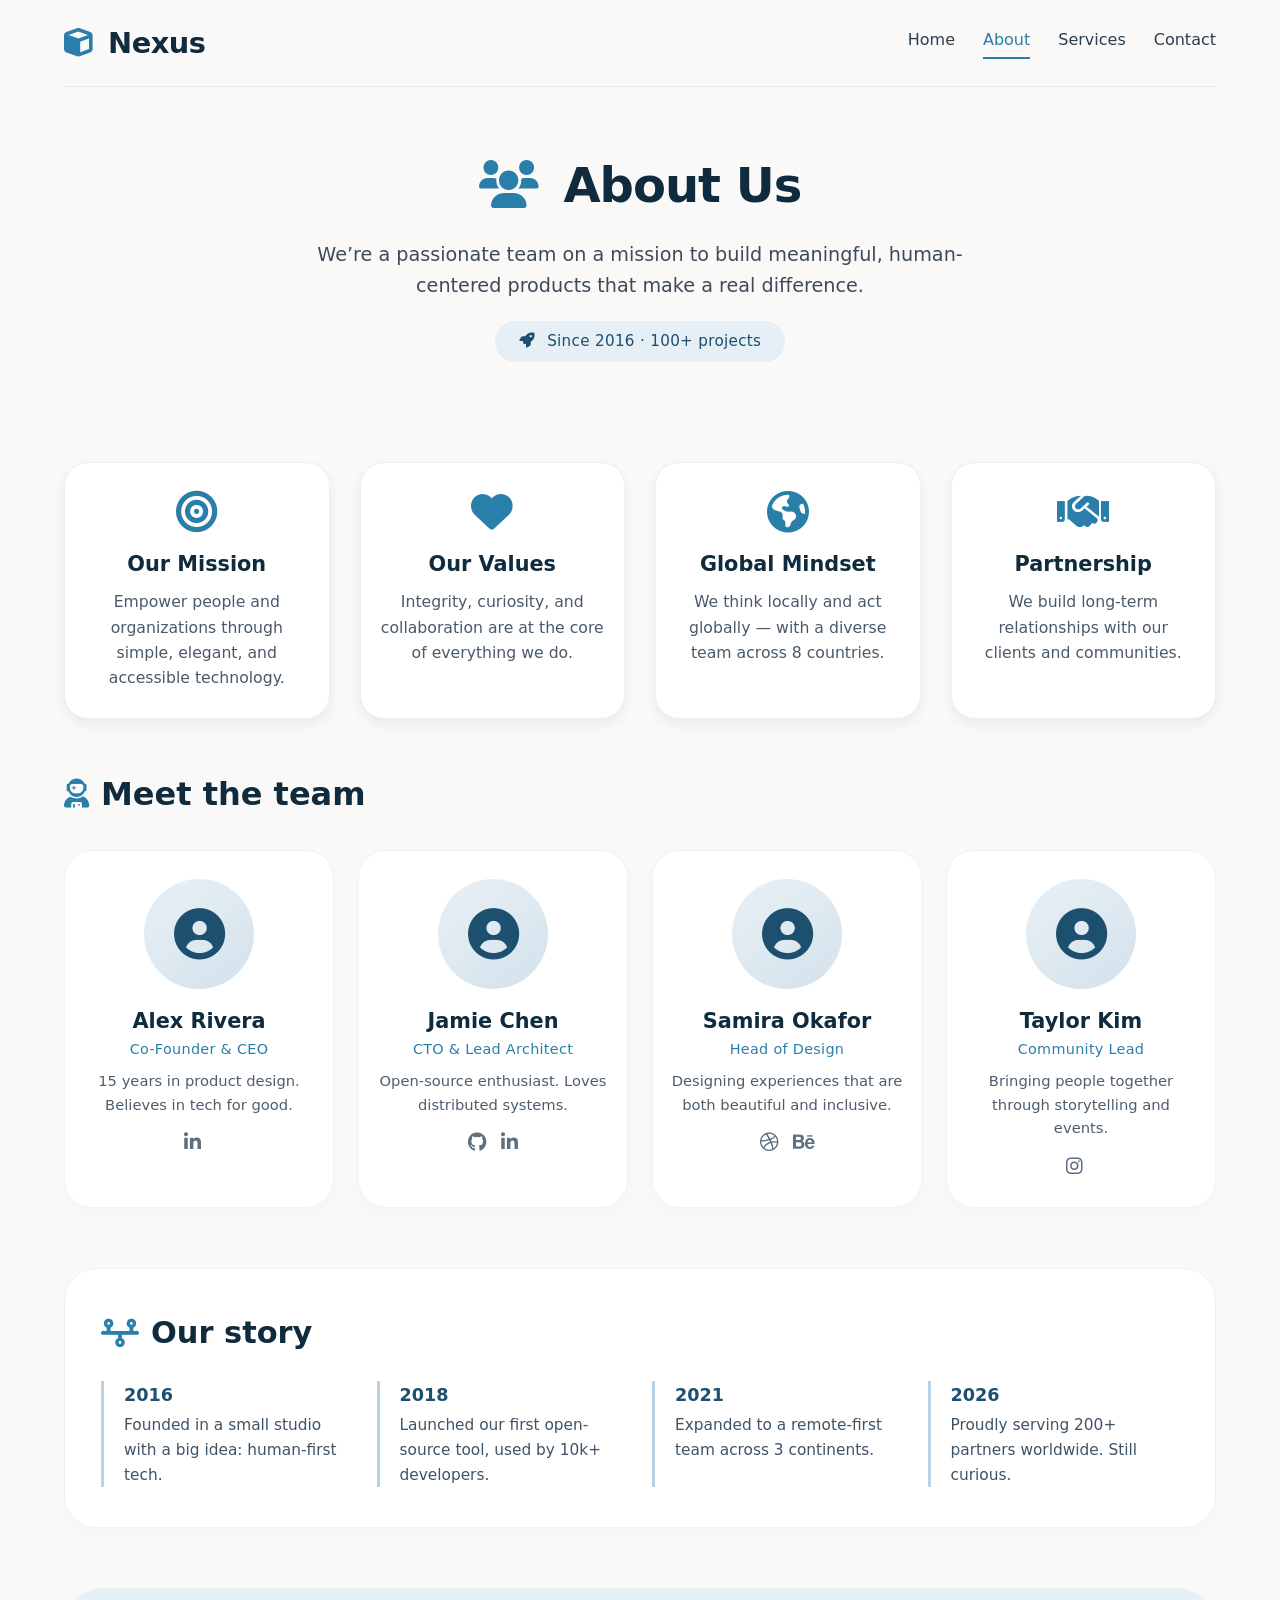
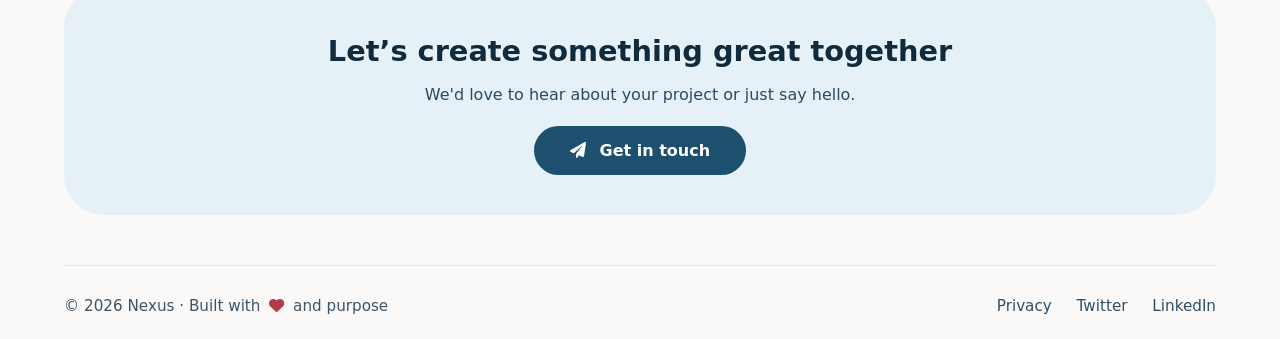
==== aboutus.html @ 8d22cd41 "about us and our contact" ====
<!DOCTYPE html>
<html lang="en">
<head>
    <meta charset="UTF-8">
    <meta name="viewport" content="width=device-width, initial-scale=1.0">
    <title>About Us · Our Story</title>
    <!-- Font Awesome 6 (free) for icons -->
    <link rel="stylesheet" href="https://cdnjs.cloudflare.com/ajax/libs/font-awesome/6.0.0-beta3/css/all.min.css">
    <style>
        * {
            margin: 0;
            padding: 0;
            box-sizing: border-box;
        }

        body {
            font-family: system-ui, -apple-system, 'Segoe UI', Roboto, 'Helvetica Neue', sans-serif;
            background: #faf9f8;
            color: #1e1e2a;
            line-height: 1.6;
        }

        .container {
            max-width: 1200px;
            margin: 0 auto;
            padding: 0 24px;
        }

        /* ---------- HEADER / NAV ---------- */
        .navbar {
            padding: 20px 0;
            display: flex;
            justify-content: space-between;
            align-items: center;
            flex-wrap: wrap;
            border-bottom: 1px solid #eaeaea;
        }

        .logo {
            font-size: 1.8rem;
            font-weight: 700;
            letter-spacing: -0.5px;
            color: #0f2b3d;
        }
        .logo i {
            color: #2a7faa;
            margin-right: 6px;
        }

        .nav-links {
            display: flex;
            gap: 28px;
            font-weight: 500;
        }
        .nav-links a {
            text-decoration: none;
            color: #2c3e50;
            transition: color 0.2s;
        }
        .nav-links a:hover {
            color: #2a7faa;
        }
        .nav-links a.active {
            color: #2a7faa;
            border-bottom: 2px solid #2a7faa;
            padding-bottom: 4px;
        }

        /* ---------- HERO SECTION ---------- */
        .hero {
            padding: 60px 0 40px;
            text-align: center;
        }
        .hero h1 {
            font-size: 3rem;
            font-weight: 700;
            letter-spacing: -1px;
            margin-bottom: 16px;
            color: #0f2b3d;
        }
        .hero h1 i {
            color: #2a7faa;
            margin-right: 10px;
        }
        .hero p {
            font-size: 1.2rem;
            max-width: 700px;
            margin: 0 auto 20px;
            color: #3e4a5a;
        }
        .hero .tagline {
            display: inline-block;
            background: #e5eff5;
            padding: 8px 24px;
            border-radius: 40px;
            font-weight: 500;
            color: #1d4f6e;
            font-size: 0.95rem;
            letter-spacing: 0.3px;
        }

        /* ---------- MISSION / VALUES ---------- */
        .mission-grid {
            display: grid;
            grid-template-columns: repeat(auto-fit, minmax(220px, 1fr));
            gap: 30px;
            margin: 60px 0 50px;
        }
        .mission-card {
            background: white;
            padding: 28px 20px;
            border-radius: 24px;
            box-shadow: 0 8px 20px rgba(0,0,0,0.02), 0 4px 12px rgba(0, 20, 30, 0.05);
            transition: transform 0.2s ease, box-shadow 0.3s;
            text-align: center;
            border: 1px solid #f0f0f0;
        }
        .mission-card:hover {
            transform: translateY(-6px);
            box-shadow: 0 16px 32px rgba(0, 30, 50, 0.08);
        }
        .mission-card i {
            font-size: 2.6rem;
            color: #2a7faa;
            margin-bottom: 16px;
        }
        .mission-card h3 {
            font-size: 1.3rem;
            margin-bottom: 8px;
            color: #0f2b3d;
        }
        .mission-card p {
            color: #4a5a6a;
            font-size: 0.98rem;
        }

        /* ---------- TEAM SECTION ---------- */
        .section-title {
            font-size: 2rem;
            font-weight: 700;
            margin: 50px 0 16px;
            color: #0f2b3d;
            display: flex;
            align-items: center;
            gap: 12px;
        }
        .section-title i {
            color: #2a7faa;
            font-size: 1.8rem;
        }
        .team-grid {
            display: grid;
            grid-template-columns: repeat(auto-fit, minmax(230px, 1fr));
            gap: 36px 24px;
            margin: 30px 0 60px;
        }
        .team-card {
            background: white;
            border-radius: 28px;
            padding: 28px 16px 24px;
            text-align: center;
            box-shadow: 0 6px 18px rgba(0,0,0,0.02);
            border: 1px solid #f2f2f2;
            transition: all 0.25s;
        }
        .team-card:hover {
            border-color: #cbdde8;
            box-shadow: 0 12px 28px rgba(30, 60, 80, 0.06);
        }
        .team-avatar {
            width: 110px;
            height: 110px;
            border-radius: 50%;
            background: #dae8f0;
            margin: 0 auto 16px;
            display: flex;
            align-items: center;
            justify-content: center;
            font-size: 3.2rem;
            color: #1d4f6e;
            background: linear-gradient(145deg, #e8f0f5, #d4e2ec);
        }
        .team-card h4 {
            font-size: 1.3rem;
            font-weight: 600;
            color: #0f2b3d;
        }
        .team-card .role {
            color: #2a7faa;
            font-weight: 500;
            font-size: 0.9rem;
            letter-spacing: 0.3px;
            margin-bottom: 6px;
        }
        .team-card .bio {
            color: #4d5e6e;
            font-size: 0.92rem;
            margin: 8px 0 12px;
        }
        .team-card .social-icons {
            display: flex;
            justify-content: center;
            gap: 14px;
            margin-top: 10px;
        }
        .team-card .social-icons a {
            color: #5e6f80;
            font-size: 1.2rem;
            transition: color 0.2s, transform 0.2s;
        }
        .team-card .social-icons a:hover {
            color: #1d4f6e;
            transform: scale(1.1);
        }

        /* ---------- STORY / TIMELINE ---------- */
        .story-wrap {
            background: #ffffff;
            border-radius: 32px;
            padding: 40px 36px;
            margin: 40px 0 60px;
            box-shadow: 0 6px 18px rgba(0, 0, 0, 0.02);
            border: 1px solid #edf2f6;
        }
        .story-wrap h2 {
            font-size: 1.9rem;
            font-weight: 700;
            color: #0f2b3d;
            display: flex;
            align-items: center;
            gap: 12px;
        }
        .story-wrap h2 i {
            color: #2a7faa;
        }
        .story-grid {
            display: grid;
            grid-template-columns: repeat(auto-fit, minmax(180px, 1fr));
            gap: 24px;
            margin-top: 24px;
        }
        .story-item {
            border-left: 3px solid #b8d2e3;
            padding-left: 20px;
        }
        .story-item .year {
            font-weight: 700;
            color: #1d4f6e;
            font-size: 1.1rem;
        }
        .story-item p {
            color: #3f5366;
            margin-top: 4px;
            font-size: 0.96rem;
        }

        /* ---------- CTA / FOOTER ---------- */
        .cta-section {
            background: #e6f0f7;
            border-radius: 40px;
            padding: 40px 28px;
            margin: 30px 0 50px;
            text-align: center;
        }
        .cta-section h3 {
            font-size: 1.8rem;
            font-weight: 700;
            color: #0f2b3d;
        }
        .cta-section p {
            max-width: 550px;
            margin: 8px auto 18px;
            color: #2b4b62;
        }
        .btn {
            display: inline-block;
            background: #1d4f6e;
            color: white;
            padding: 12px 36px;
            border-radius: 60px;
            font-weight: 600;
            text-decoration: none;
            transition: background 0.2s, transform 0.1s;
            border: none;
            font-size: 1rem;
        }
        .btn i {
            margin-right: 8px;
        }
        .btn:hover {
            background: #0f3b54;
            transform: scale(1.02);
        }

        footer {
            border-top: 1px solid #e0e8ef;
            padding: 28px 0 20px;
            display: flex;
            justify-content: space-between;
            flex-wrap: wrap;
            gap: 12px;
            color: #3d5468;
            font-size: 0.95rem;
        }
        footer .footer-links a {
            color: #2c4f68;
            text-decoration: none;
            margin-left: 20px;
        }
        footer .footer-links a:hover {
            text-decoration: underline;
        }

        /* responsive */
        @media (max-width: 640px) {
            .hero h1 { font-size: 2.4rem; }
            .navbar { flex-direction: column; gap: 12px; }
            .nav-links { gap: 18px; flex-wrap: wrap; justify-content: center; }
            .story-wrap { padding: 24px 18px; }
            .cta-section { padding: 30px 18px; }
        }
    </style>
</head>
<body>
    <div class="container">

        <!-- Navigation -->
        <nav class="navbar">
            <div class="logo">
                <i class="fas fa-cube"></i> Nexus
            </div>
            <div class="nav-links">
                <a href="#">Home</a>
                <a href="#" class="active">About</a>
                <a href="#">Services</a>
                <a href="#">Contact</a>
            </div>
        </nav>

        <!-- Hero -->
        <section class="hero">
            <h1><i class="fas fa-users"></i> About Us</h1>
            <p>We’re a passionate team on a mission to build meaningful, human-centered products that make a real difference.</p>
            <span class="tagline"><i class="fas fa-rocket" style="margin-right: 8px;"></i> Since 2016 · 100+ projects</span>
        </section>

        <!-- Mission & Values -->
        <div class="mission-grid">
            <div class="mission-card">
                <i class="fas fa-bullseye"></i>
                <h3>Our Mission</h3>
                <p>Empower people and organizations through simple, elegant, and accessible technology.</p>
            </div>
            <div class="mission-card">
                <i class="fas fa-heart"></i>
                <h3>Our Values</h3>
                <p>Integrity, curiosity, and collaboration are at the core of everything we do.</p>
            </div>
            <div class="mission-card">
                <i class="fas fa-globe-americas"></i>
                <h3>Global Mindset</h3>
                <p>We think locally and act globally — with a diverse team across 8 countries.</p>
            </div>
            <div class="mission-card">
                <i class="fas fa-handshake"></i>
                <h3>Partnership</h3>
                <p>We build long-term relationships with our clients and communities.</p>
            </div>
        </div>

        <!-- Team Section -->
        <div class="section-title">
            <i class="fas fa-user-astronaut"></i> Meet the team
        </div>
        <div class="team-grid">

            <div class="team-card">
                <div class="team-avatar"><i class="fas fa-user-circle"></i></div>
                <h4>Alex Rivera</h4>
                <div class="role">Co-Founder & CEO</div>
                <p class="bio">15 years in product design. Believes in tech for good.</p>
                <div class="social-icons">
                    <a href="#"><i class="fab fa-linkedin-in"></i></a>
                    <a href="#"><i class="fab fa-x-twitter"></i></a>
                </div>
            </div>

            <div class="team-card">
                <div class="team-avatar"><i class="fas fa-user-circle"></i></div>
                <h4>Jamie Chen</h4>
                <div class="role">CTO & Lead Architect</div>
                <p class="bio">Open-source enthusiast. Loves distributed systems.</p>
                <div class="social-icons">
                    <a href="#"><i class="fab fa-github"></i></a>
                    <a href="#"><i class="fab fa-linkedin-in"></i></a>
                </div>
            </div>

            <div class="team-card">
                <div class="team-avatar"><i class="fas fa-user-circle"></i></div>
                <h4>Samira Okafor</h4>
                <div class="role">Head of Design</div>
                <p class="bio">Designing experiences that are both beautiful and inclusive.</p>
                <div class="social-icons">
                    <a href="#"><i class="fab fa-dribbble"></i></a>
                    <a href="#"><i class="fab fa-behance"></i></a>
                </div>
            </div>

            <div class="team-card">
                <div class="team-avatar"><i class="fas fa-user-circle"></i></div>
                <h4>Taylor Kim</h4>
                <div class="role">Community Lead</div>
                <p class="bio">Bringing people together through storytelling and events.</p>
                <div class="social-icons">
                    <a href="#"><i class="fab fa-instagram"></i></a>
                    <a href="#"><i class="fab fa-x-twitter"></i></a>
                </div>
            </div>

        </div>

        <!-- Our story / timeline -->
        <div class="story-wrap">
            <h2><i class="fas fa-timeline"></i> Our story</h2>
            <div class="story-grid">
                <div class="story-item">
                    <div class="year">2016</div>
                    <p>Founded in a small studio with a big idea: human-first tech.</p>
                </div>
                <div class="story-item">
                    <div class="year">2018</div>
                    <p>Launched our first open-source tool, used by 10k+ developers.</p>
                </div>
                <div class="story-item">
                    <div class="year">2021</div>
                    <p>Expanded to a remote-first team across 3 continents.</p>
                </div>
                <div class="story-item">
                    <div class="year">2026</div>
                    <p>Proudly serving 200+ partners worldwide. Still curious.</p>
                </div>
            </div>
        </div>

        <!-- Call to action -->
        <div class="cta-section">
            <h3>Let’s create something great together</h3>
            <p>We'd love to hear about your project or just say hello.</p>
            <a href="#" class="btn"><i class="fas fa-paper-plane"></i> Get in touch</a>
        </div>

        <!-- Footer -->
        <footer>
            <span>&copy; 2026 Nexus · Built with <i class="fas fa-heart" style="color: #b33b4a; margin:0 4px;"></i> and purpose</span>
            <div class="footer-links">
                <a href="#">Privacy</a>
                <a href="#">Twitter</a>
                <a href="#">LinkedIn</a>
            </div>
        </footer>

    </div>
</body>
</html>
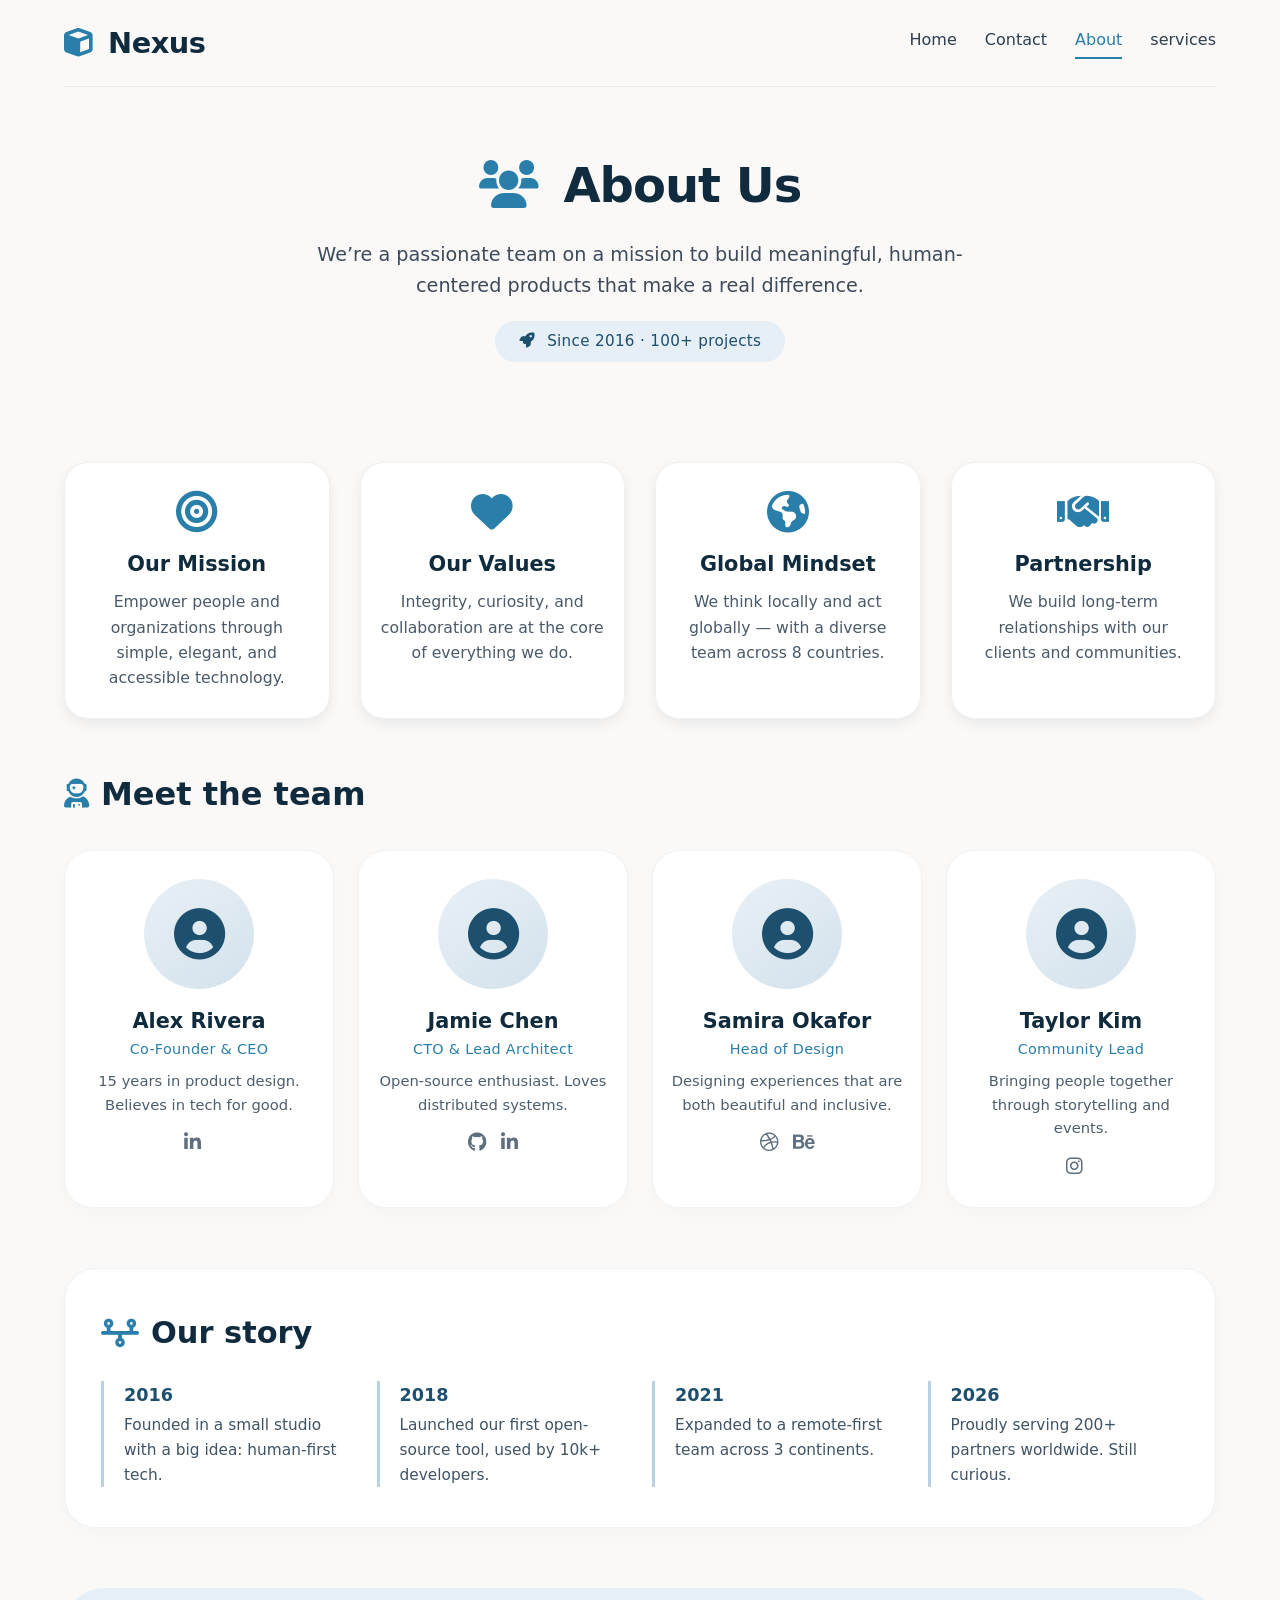
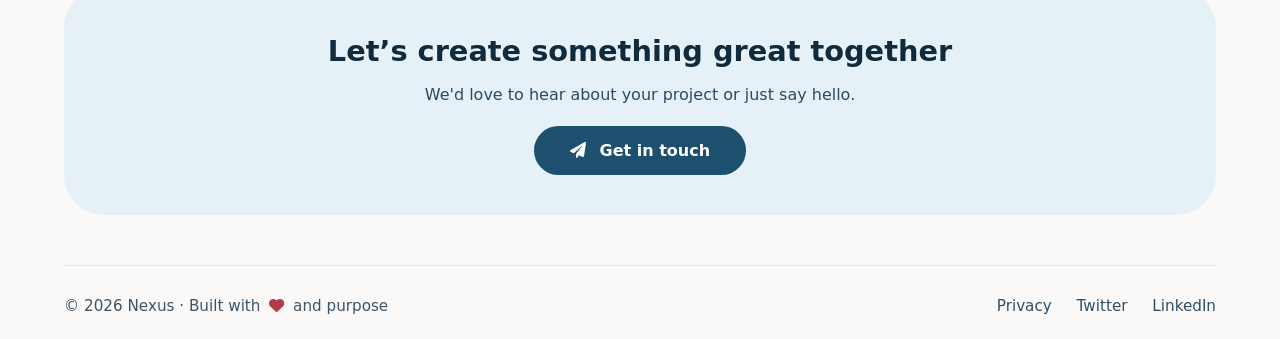
==== commit 46f4bc79: "Add location mapp to contact section" ====
--- a/aboutus.html
+++ b/aboutus.html
@@ -330,10 +330,11 @@
                 <i class="fas fa-cube"></i> Nexus
             </div>
             <div class="nav-links">
-                <a href="#">Home</a>
+                <a href="index.html">Home</a>
+                <a href="contactus.html">Contact</a>
                 <a href="#" class="active">About</a>
-                <a href="#">Services</a>
-                <a href="#">Contact</a>
+                <a href="Services.html">services</a>
+                
             </div>
         </nav>
 
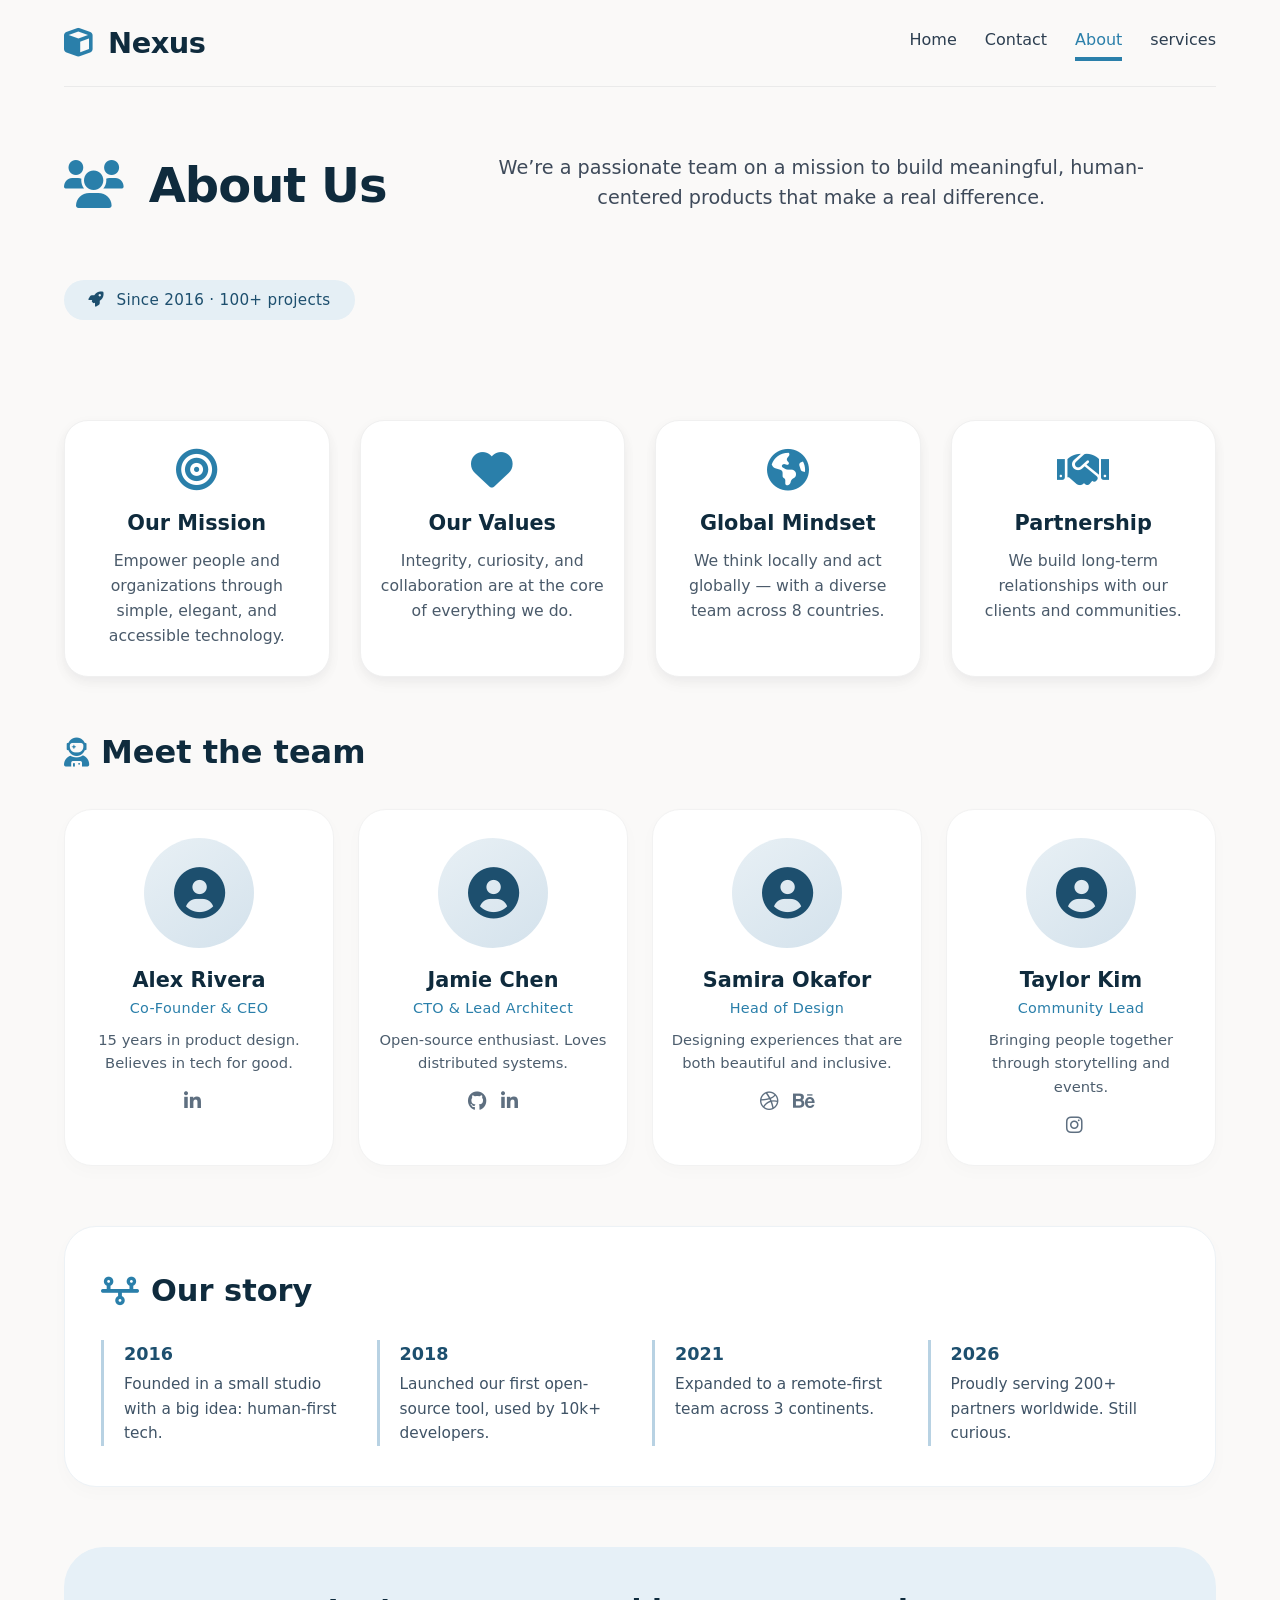
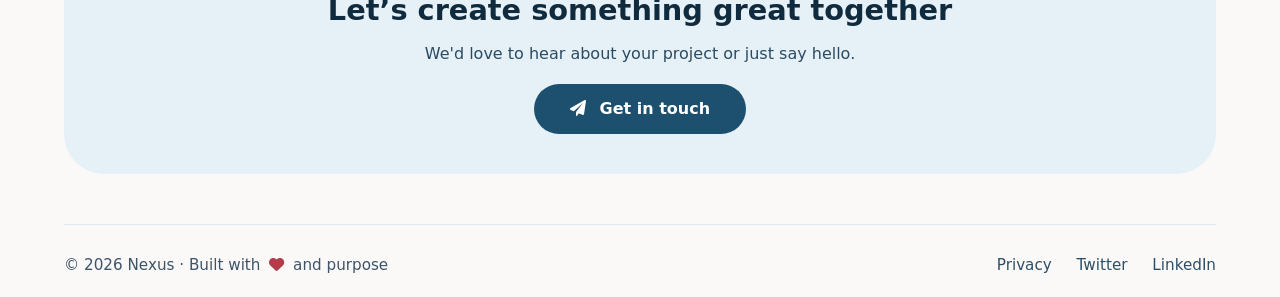
==== commit 135837be: "separated the css from the html page" ====
--- a/aboutus.html
+++ b/aboutus.html
@@ -6,320 +6,7 @@
     <title>About Us · Our Story</title>
     <!-- Font Awesome 6 (free) for icons -->
     <link rel="stylesheet" href="https://cdnjs.cloudflare.com/ajax/libs/font-awesome/6.0.0-beta3/css/all.min.css">
-    <style>
-        * {
-            margin: 0;
-            padding: 0;
-            box-sizing: border-box;
-        }
-
-        body {
-            font-family: system-ui, -apple-system, 'Segoe UI', Roboto, 'Helvetica Neue', sans-serif;
-            background: #faf9f8;
-            color: #1e1e2a;
-            line-height: 1.6;
-        }
-
-        .container {
-            max-width: 1200px;
-            margin: 0 auto;
-            padding: 0 24px;
-        }
-
-        /* ---------- HEADER / NAV ---------- */
-        .navbar {
-            padding: 20px 0;
-            display: flex;
-            justify-content: space-between;
-            align-items: center;
-            flex-wrap: wrap;
-            border-bottom: 1px solid #eaeaea;
-        }
-
-        .logo {
-            font-size: 1.8rem;
-            font-weight: 700;
-            letter-spacing: -0.5px;
-            color: #0f2b3d;
-        }
-        .logo i {
-            color: #2a7faa;
-            margin-right: 6px;
-        }
-
-        .nav-links {
-            display: flex;
-            gap: 28px;
-            font-weight: 500;
-        }
-        .nav-links a {
-            text-decoration: none;
-            color: #2c3e50;
-            transition: color 0.2s;
-        }
-        .nav-links a:hover {
-            color: #2a7faa;
-        }
-        .nav-links a.active {
-            color: #2a7faa;
-            border-bottom: 2px solid #2a7faa;
-            padding-bottom: 4px;
-        }
-
-        /* ---------- HERO SECTION ---------- */
-        .hero {
-            padding: 60px 0 40px;
-            text-align: center;
-        }
-        .hero h1 {
-            font-size: 3rem;
-            font-weight: 700;
-            letter-spacing: -1px;
-            margin-bottom: 16px;
-            color: #0f2b3d;
-        }
-        .hero h1 i {
-            color: #2a7faa;
-            margin-right: 10px;
-        }
-        .hero p {
-            font-size: 1.2rem;
-            max-width: 700px;
-            margin: 0 auto 20px;
-            color: #3e4a5a;
-        }
-        .hero .tagline {
-            display: inline-block;
-            background: #e5eff5;
-            padding: 8px 24px;
-            border-radius: 40px;
-            font-weight: 500;
-            color: #1d4f6e;
-            font-size: 0.95rem;
-            letter-spacing: 0.3px;
-        }
-
-        /* ---------- MISSION / VALUES ---------- */
-        .mission-grid {
-            display: grid;
-            grid-template-columns: repeat(auto-fit, minmax(220px, 1fr));
-            gap: 30px;
-            margin: 60px 0 50px;
-        }
-        .mission-card {
-            background: white;
-            padding: 28px 20px;
-            border-radius: 24px;
-            box-shadow: 0 8px 20px rgba(0,0,0,0.02), 0 4px 12px rgba(0, 20, 30, 0.05);
-            transition: transform 0.2s ease, box-shadow 0.3s;
-            text-align: center;
-            border: 1px solid #f0f0f0;
-        }
-        .mission-card:hover {
-            transform: translateY(-6px);
-            box-shadow: 0 16px 32px rgba(0, 30, 50, 0.08);
-        }
-        .mission-card i {
-            font-size: 2.6rem;
-            color: #2a7faa;
-            margin-bottom: 16px;
-        }
-        .mission-card h3 {
-            font-size: 1.3rem;
-            margin-bottom: 8px;
-            color: #0f2b3d;
-        }
-        .mission-card p {
-            color: #4a5a6a;
-            font-size: 0.98rem;
-        }
-
-        /* ---------- TEAM SECTION ---------- */
-        .section-title {
-            font-size: 2rem;
-            font-weight: 700;
-            margin: 50px 0 16px;
-            color: #0f2b3d;
-            display: flex;
-            align-items: center;
-            gap: 12px;
-        }
-        .section-title i {
-            color: #2a7faa;
-            font-size: 1.8rem;
-        }
-        .team-grid {
-            display: grid;
-            grid-template-columns: repeat(auto-fit, minmax(230px, 1fr));
-            gap: 36px 24px;
-            margin: 30px 0 60px;
-        }
-        .team-card {
-            background: white;
-            border-radius: 28px;
-            padding: 28px 16px 24px;
-            text-align: center;
-            box-shadow: 0 6px 18px rgba(0,0,0,0.02);
-            border: 1px solid #f2f2f2;
-            transition: all 0.25s;
-        }
-        .team-card:hover {
-            border-color: #cbdde8;
-            box-shadow: 0 12px 28px rgba(30, 60, 80, 0.06);
-        }
-        .team-avatar {
-            width: 110px;
-            height: 110px;
-            border-radius: 50%;
-            background: #dae8f0;
-            margin: 0 auto 16px;
-            display: flex;
-            align-items: center;
-            justify-content: center;
-            font-size: 3.2rem;
-            color: #1d4f6e;
-            background: linear-gradient(145deg, #e8f0f5, #d4e2ec);
-        }
-        .team-card h4 {
-            font-size: 1.3rem;
-            font-weight: 600;
-            color: #0f2b3d;
-        }
-        .team-card .role {
-            color: #2a7faa;
-            font-weight: 500;
-            font-size: 0.9rem;
-            letter-spacing: 0.3px;
-            margin-bottom: 6px;
-        }
-        .team-card .bio {
-            color: #4d5e6e;
-            font-size: 0.92rem;
-            margin: 8px 0 12px;
-        }
-        .team-card .social-icons {
-            display: flex;
-            justify-content: center;
-            gap: 14px;
-            margin-top: 10px;
-        }
-        .team-card .social-icons a {
-            color: #5e6f80;
-            font-size: 1.2rem;
-            transition: color 0.2s, transform 0.2s;
-        }
-        .team-card .social-icons a:hover {
-            color: #1d4f6e;
-            transform: scale(1.1);
-        }
-
-        /* ---------- STORY / TIMELINE ---------- */
-        .story-wrap {
-            background: #ffffff;
-            border-radius: 32px;
-            padding: 40px 36px;
-            margin: 40px 0 60px;
-            box-shadow: 0 6px 18px rgba(0, 0, 0, 0.02);
-            border: 1px solid #edf2f6;
-        }
-        .story-wrap h2 {
-            font-size: 1.9rem;
-            font-weight: 700;
-            color: #0f2b3d;
-            display: flex;
-            align-items: center;
-            gap: 12px;
-        }
-        .story-wrap h2 i {
-            color: #2a7faa;
-        }
-        .story-grid {
-            display: grid;
-            grid-template-columns: repeat(auto-fit, minmax(180px, 1fr));
-            gap: 24px;
-            margin-top: 24px;
-        }
-        .story-item {
-            border-left: 3px solid #b8d2e3;
-            padding-left: 20px;
-        }
-        .story-item .year {
-            font-weight: 700;
-            color: #1d4f6e;
-            font-size: 1.1rem;
-        }
-        .story-item p {
-            color: #3f5366;
-            margin-top: 4px;
-            font-size: 0.96rem;
-        }
-
-        /* ---------- CTA / FOOTER ---------- */
-        .cta-section {
-            background: #e6f0f7;
-            border-radius: 40px;
-            padding: 40px 28px;
-            margin: 30px 0 50px;
-            text-align: center;
-        }
-        .cta-section h3 {
-            font-size: 1.8rem;
-            font-weight: 700;
-            color: #0f2b3d;
-        }
-        .cta-section p {
-            max-width: 550px;
-            margin: 8px auto 18px;
-            color: #2b4b62;
-        }
-        .btn {
-            display: inline-block;
-            background: #1d4f6e;
-            color: white;
-            padding: 12px 36px;
-            border-radius: 60px;
-            font-weight: 600;
-            text-decoration: none;
-            transition: background 0.2s, transform 0.1s;
-            border: none;
-            font-size: 1rem;
-        }
-        .btn i {
-            margin-right: 8px;
-        }
-        .btn:hover {
-            background: #0f3b54;
-            transform: scale(1.02);
-        }
-
-        footer {
-            border-top: 1px solid #e0e8ef;
-            padding: 28px 0 20px;
-            display: flex;
-            justify-content: space-between;
-            flex-wrap: wrap;
-            gap: 12px;
-            color: #3d5468;
-            font-size: 0.95rem;
-        }
-        footer .footer-links a {
-            color: #2c4f68;
-            text-decoration: none;
-            margin-left: 20px;
-        }
-        footer .footer-links a:hover {
-            text-decoration: underline;
-        }
-
-        /* responsive */
-        @media (max-width: 640px) {
-            .hero h1 { font-size: 2.4rem; }
-            .navbar { flex-direction: column; gap: 12px; }
-            .nav-links { gap: 18px; flex-wrap: wrap; justify-content: center; }
-            .story-wrap { padding: 24px 18px; }
-            .cta-section { padding: 30px 18px; }
-        }
-    </style>
+    <link rel="stylesheet" href="./styles/index.css">
 </head>
 <body>
     <div class="container">
--- a/styles/index.css
+++ b/styles/index.css
@@ -0,0 +1,1358 @@
+/* ----- global reset & base ----- */
+        * {
+            margin: 0;
+            padding: 0;
+            box-sizing: border-box;
+        }
+
+        body {
+            font-family: system-ui, -apple-system, 'Segoe UI', Roboto, 'Helvetica Neue', sans-serif;
+            background: #faf9f8;
+            color: #1e1e2a;
+            line-height: 1.6;
+        }
+
+        .container {
+            max-width: 1200px;
+            margin: 0 auto;
+            padding: 0 24px;
+        }
+
+        /* ----- shared navigation (consistent across all pages) ----- */
+        .navbar {
+            padding: 20px 0;
+            display: flex;
+            justify-content: space-between;
+            align-items: center;
+            flex-wrap: wrap;
+            border-bottom: 1px solid #eaeaea;
+        }
+
+        .logo {
+            font-size: 1.8rem;
+            font-weight: 700;
+            letter-spacing: -0.5px;
+            color: #0f2b3d;
+        }
+        .logo i {
+            color: #2a7faa;
+            margin-right: 6px;
+        }
+
+        .nav-links {
+            display: flex;
+            gap: 28px;
+            font-weight: 500;
+        }
+        .nav-links a {
+            text-decoration: none;
+            color: #2c3e50;
+            transition: color 0.2s;
+            position: relative;
+        }
+        .nav-links a::after {
+            content: '';
+            position: absolute;
+            bottom: -4px;
+            left: 0;
+            width: 0;
+            height: 2px;
+            background: #2a7faa;
+            transition: width 0.25s ease;
+        }
+        .nav-links a:hover {
+            color: #2a7faa;
+        }
+        .nav-links a:hover::after {
+            width: 100%;
+        }
+        .nav-links a.active {
+            color: #2a7faa;
+        }
+        .nav-links a.active::after {
+            width: 100%;
+        }
+
+        /* ----- hero section ----- */
+        .hero {
+            padding: 60px 0 30px;
+            display: flex;
+            flex-wrap: wrap;
+            align-items: center;
+            gap: 40px;
+        }
+        .hero-content {
+            flex: 1 1 300px;
+        }
+        .hero-content h1 {
+            font-size: 3.2rem;
+            font-weight: 800;
+            letter-spacing: -1px;
+            color: #0f2b3d;
+            line-height: 1.2;
+        }
+        .hero-content h1 i {
+            color: #2a7faa;
+        }
+        .hero-content .highlight {
+            color: #2a7faa;
+            position: relative;
+        }
+        .hero-content .highlight::after {
+            content: '';
+            position: absolute;
+            bottom: 2px;
+            left: 0;
+            width: 100%;
+            height: 6px;
+            background: rgba(42, 127, 170, 0.15);
+            border-radius: 4px;
+        }
+        .hero-content p {
+            font-size: 1.2rem;
+            color: #3e4a5a;
+            max-width: 500px;
+            margin: 16px 0 24px;
+        }
+        .hero-buttons {
+            display: flex;
+            flex-wrap: wrap;
+            gap: 16px;
+        }
+        .btn-primary {
+            background: #1d4f6e;
+            color: white;
+            border: none;
+            padding: 14px 34px;
+            border-radius: 60px;
+            font-weight: 600;
+            font-size: 1rem;
+            display: inline-flex;
+            align-items: center;
+            gap: 10px;
+            text-decoration: none;
+            transition: background 0.2s, transform 0.1s, box-shadow 0.2s;
+            box-shadow: 0 4px 12px rgba(29, 79, 110, 0.2);
+        }
+        .btn-primary i {
+            font-size: 0.95rem;
+        }
+        .btn-primary:hover {
+            background: #0f3b54;
+            transform: scale(1.02);
+            box-shadow: 0 6px 20px rgba(29, 79, 110, 0.3);
+        }
+        .btn-outline {
+            background: transparent;
+            border: 2px solid #1d4f6e;
+            color: #1d4f6e;
+            padding: 12px 32px;
+            border-radius: 60px;
+            font-weight: 600;
+            text-decoration: none;
+            display: inline-flex;
+            align-items: center;
+            gap: 8px;
+            transition: 0.2s;
+        }
+        .btn-outline:hover {
+            background: #1d4f6e;
+            color: white;
+            transform: scale(1.02);
+        }
+        .hero-image {
+            flex: 1 1 280px;
+            background: linear-gradient(145deg, #dce8f0, #eaf1f7);
+            border-radius: 40px;
+            padding: 40px 20px;
+            text-align: center;
+            font-size: 4rem;
+            color: #1d4f6e;
+            box-shadow: 0 12px 30px rgba(0, 0, 0, 0.03);
+            border: 1px solid #e2ecf5;
+            min-height: 220px;
+            display: flex;
+            align-items: center;
+            justify-content: center;
+            flex-direction: column;
+            gap: 12px;
+        }
+        .hero-image span {
+            font-size: 1rem;
+            font-weight: 500;
+            color: #2a4b62;
+            letter-spacing: 0.5px;
+        }
+        .hero-image i {
+            filter: drop-shadow(0 4px 8px rgba(0, 0, 0, 0.04));
+        }
+
+        /* ----- stats / trust bar ----- */
+        .stats {
+            display: flex;
+            flex-wrap: wrap;
+            justify-content: space-around;
+            gap: 20px;
+            margin: 40px 0 30px;
+            padding: 28px 20px;
+            background: white;
+            border-radius: 40px;
+            border: 1px solid #f0f0f0;
+            box-shadow: 0 4px 16px rgba(0, 0, 0, 0.02);
+        }
+        .stat-item {
+            text-align: center;
+        }
+        .stat-item .number {
+            font-size: 2rem;
+            font-weight: 800;
+            color: #0f2b3d;
+        }
+        .stat-item .label {
+            color: #4a5a6a;
+            font-size: 0.9rem;
+            letter-spacing: 0.3px;
+        }
+
+        /* ----- features / services ----- */
+        .section-title {
+            font-size: 2rem;
+            font-weight: 700;
+            margin: 50px 0 20px;
+            color: #0f2b3d;
+            display: flex;
+            align-items: center;
+            gap: 12px;
+        }
+        .section-title i {
+            color: #2a7faa;
+        }
+
+        .feature-grid {
+            display: grid;
+            grid-template-columns: repeat(auto-fit, minmax(220px, 1fr));
+            gap: 30px;
+            margin: 20px 0 30px;
+        }
+        .feature-card {
+            background: white;
+            padding: 32px 20px;
+            border-radius: 28px;
+            border: 1px solid #f0f0f0;
+            text-align: center;
+            box-shadow: 0 6px 18px rgba(0, 0, 0, 0.02);
+            transition: transform 0.25s ease, box-shadow 0.25s ease, border-color 0.2s;
+        }
+        .feature-card:hover {
+            transform: translateY(-8px);
+            box-shadow: 0 16px 40px rgba(0, 30, 50, 0.08);
+            border-color: #d4e2ec;
+        }
+        .feature-card i {
+            font-size: 2.8rem;
+            color: #2a7faa;
+            margin-bottom: 16px;
+            background: #eaf2f8;
+            padding: 14px;
+            border-radius: 20px;
+            display: inline-block;
+        }
+        .feature-card h3 {
+            font-size: 1.3rem;
+            color: #0f2b3d;
+            margin-bottom: 6px;
+        }
+        .feature-card p {
+            color: #4a5a6a;
+            font-size: 0.95rem;
+        }
+
+        /* ----- cta banner (links to About & Contact) ----- */
+        .cta-banner {
+            background: linear-gradient(135deg, #e6f0f7 0%, #f0f6fb 100%);
+            border-radius: 40px;
+            padding: 48px 36px;
+            margin: 50px 0 40px;
+            display: flex;
+            flex-wrap: wrap;
+            align-items: center;
+            justify-content: space-between;
+            gap: 28px;
+            border: 1px solid #dae4ed;
+        }
+        .cta-banner h2 {
+            font-size: 1.9rem;
+            font-weight: 700;
+            color: #0f2b3d;
+        }
+        .cta-banner h2 i {
+            color: #2a7faa;
+            margin-right: 10px;
+        }
+        .cta-banner p {
+            color: #2b4b62;
+            max-width: 450px;
+            font-size: 1.05rem;
+        }
+        .cta-buttons {
+            display: flex;
+            gap: 16px;
+            flex-wrap: wrap;
+        }
+        .cta-buttons .btn-primary {
+            background: #0f2b3d;
+            box-shadow: 0 4px 12px rgba(15, 43, 61, 0.2);
+        }
+        .cta-buttons .btn-primary:hover {
+            background: #1d4f6e;
+            box-shadow: 0 6px 20px rgba(15, 43, 61, 0.3);
+        }
+        .cta-buttons .btn-outline {
+            border-color: #0f2b3d;
+            color: #0f2b3d;
+        }
+        .cta-buttons .btn-outline:hover {
+            background: #0f2b3d;
+            color: white;
+        }
+
+        /* ----- footer (same style) ----- */
+        footer {
+            border-top: 1px solid #e0e8ef;
+            padding: 28px 0 20px;
+            display: flex;
+            justify-content: space-between;
+            flex-wrap: wrap;
+            gap: 12px;
+            color: #3d5468;
+            font-size: 0.95rem;
+        }
+        footer .footer-links a {
+            color: #2c4f68;
+            text-decoration: none;
+            margin-left: 20px;
+            transition: color 0.2s;
+        }
+        footer .footer-links a:hover {
+            color: #1d4f6e;
+            text-decoration: underline;
+        }
+
+        /* ----- responsive tweaks ----- */
+        @media (max-width: 640px) {
+            .hero-content h1 {
+                font-size: 2.4rem;
+            }
+            .navbar {
+                flex-direction: column;
+                gap: 12px;
+            }
+            .nav-links {
+                gap: 18px;
+                flex-wrap: wrap;
+                justify-content: center;
+            }
+            .cta-banner {
+                flex-direction: column;
+                align-items: flex-start;
+                padding: 32px 24px;
+            }
+            .cta-banner h2 {
+                font-size: 1.5rem;
+            }
+            .stats {
+                gap: 16px;
+                padding: 20px 12px;
+            }
+            .stat-item .number {
+                font-size: 1.6rem;
+            }
+            .hero-image {
+                min-height: 160px;
+                font-size: 3rem;
+            }
+        }
+
+        @media (max-width: 480px) {
+            .hero-buttons .btn-primary,
+            .hero-buttons .btn-outline {
+                width: 100%;
+                justify-content: center;
+            }
+        }       
+
+        /* ----- global reset & base ----- */
+        * {
+            margin: 0;
+            padding: 0;
+            box-sizing: border-box;
+        }
+
+        body {
+            font-family: system-ui, -apple-system, 'Segoe UI', Roboto, 'Helvetica Neue', sans-serif;
+            background: #faf9f8;
+            color: #1e1e2a;
+            line-height: 1.6;
+        }
+
+        .container {
+            max-width: 1200px;
+            margin: 0 auto;
+            padding: 0 24px;
+        }
+
+        /* ----- navigation (shared style) ----- */
+        .navbar {
+            padding: 20px 0;
+            display: flex;
+            justify-content: space-between;
+            align-items: center;
+            flex-wrap: wrap;
+            border-bottom: 1px solid #eaeaea;
+        }
+
+        .logo {
+            font-size: 1.8rem;
+            font-weight: 700;
+            letter-spacing: -0.5px;
+            color: #0f2b3d;
+        }
+        .logo i {
+            color: #2a7faa;
+            margin-right: 6px;
+        }
+
+        .nav-links {
+            display: flex;
+            gap: 28px;
+            font-weight: 500;
+        }
+        .nav-links a {
+            text-decoration: none;
+            color: #2c3e50;
+            transition: color 0.2s;
+        }
+        .nav-links a:hover {
+            color: #2a7faa;
+        }
+        .nav-links a.active {
+            color: #2a7faa;
+            border-bottom: 2px solid #2a7faa;
+            padding-bottom: 4px;
+        }
+
+        /* ----- page hero ----- */
+        .page-hero {
+            padding: 48px 0 20px;
+            text-align: center;
+        }
+        .page-hero h1 {
+            font-size: 2.8rem;
+            font-weight: 700;
+            letter-spacing: -0.5px;
+            color: #0f2b3d;
+        }
+        .page-hero h1 i {
+            color: #2a7faa;
+            margin-right: 12px;
+        }
+        .page-hero p {
+            font-size: 1.15rem;
+            max-width: 600px;
+            margin: 8px auto 0;
+            color: #3e4a5a;
+        }
+
+        /* ----- services grid (detailed) ----- */
+        .services-grid {
+            display: grid;
+            grid-template-columns: repeat(auto-fit, minmax(280px, 1fr));
+            gap: 32px;
+            margin: 48px 0 60px;
+        }
+
+        .service-card {
+            background: white;
+            border-radius: 32px;
+            padding: 32px 24px 28px;
+            border: 1px solid #f0f0f0;
+            box-shadow: 0 8px 24px rgba(0,0,0,0.02);
+            transition: transform 0.25s, box-shadow 0.3s;
+            display: flex;
+            flex-direction: column;
+        }
+        .service-card:hover {
+            transform: translateY(-8px);
+            box-shadow: 0 18px 40px rgba(0, 30, 50, 0.08);
+        }
+
+        .service-card .icon-wrap {
+            background: #e5eff5;
+            width: 64px;
+            height: 64px;
+            border-radius: 20px;
+            display: flex;
+            align-items: center;
+            justify-content: center;
+            font-size: 2rem;
+            color: #1d4f6e;
+            margin-bottom: 18px;
+        }
+        .service-card h3 {
+            font-size: 1.5rem;
+            font-weight: 700;
+            color: #0f2b3d;
+            margin-bottom: 6px;
+        }
+        .service-card .subtitle {
+            color: #2a7faa;
+            font-weight: 500;
+            font-size: 0.9rem;
+            letter-spacing: 0.3px;
+            margin-bottom: 12px;
+        }
+        .service-card p {
+            color: #4a5a6a;
+            font-size: 0.98rem;
+            margin-bottom: 18px;
+            flex: 1;
+        }
+        .service-card .feature-list {
+            list-style: none;
+            margin: 10px 0 18px;
+        }
+        .service-card .feature-list li {
+            padding: 6px 0;
+            display: flex;
+            align-items: center;
+            gap: 10px;
+            color: #2c4a5e;
+            font-size: 0.95rem;
+        }
+        .service-card .feature-list li i {
+            color: #2a7faa;
+            width: 20px;
+            font-size: 0.9rem;
+        }
+        .service-card .btn-service {
+            background: transparent;
+            border: 2px solid #1d4f6e;
+            color: #1d4f6e;
+            padding: 12px 0;
+            border-radius: 60px;
+            font-weight: 600;
+            text-align: center;
+            text-decoration: none;
+            transition: 0.2s;
+            margin-top: 6px;
+            display: inline-block;
+        }
+        .service-card .btn-service:hover {
+            background: #1d4f6e;
+            color: white;
+        }
+        .service-card.highlight {
+            border-color: #b8d2e3;
+            background: #f6fafd;
+        }
+
+        /* ----- pricing / packages (optional) ----- */
+        .pricing-section {
+            background: white;
+            border-radius: 40px;
+            padding: 44px 36px;
+            margin: 30px 0 60px;
+            border: 1px solid #edf2f6;
+            box-shadow: 0 4px 16px rgba(0,0,0,0.02);
+        }
+        .pricing-section h2 {
+            font-size: 2rem;
+            font-weight: 700;
+            color: #0f2b3d;
+            display: flex;
+            align-items: center;
+            gap: 12px;
+            margin-bottom: 12px;
+        }
+        .pricing-section h2 i {
+            color: #2a7faa;
+        }
+        .pricing-section .pricing-desc {
+            color: #3f5366;
+            max-width: 600px;
+            margin-bottom: 28px;
+        }
+        .pricing-grid {
+            display: grid;
+            grid-template-columns: repeat(auto-fit, minmax(200px, 1fr));
+            gap: 24px;
+        }
+        .pricing-item {
+            background: #f6fafd;
+            border-radius: 24px;
+            padding: 24px 20px;
+            text-align: center;
+            border: 1px solid #e0ecf5;
+        }
+        .pricing-item .price {
+            font-size: 2.2rem;
+            font-weight: 700;
+            color: #0f2b3d;
+        }
+        .pricing-item .price span {
+            font-size: 1rem;
+            font-weight: 400;
+            color: #4d6a7e;
+        }
+        .pricing-item h4 {
+            font-weight: 600;
+            color: #1d4f6e;
+            margin: 8px 0 4px;
+        }
+        .pricing-item p {
+            font-size: 0.92rem;
+            color: #3f5366;
+        }
+
+        /* ----- cta (contact) ----- */
+        .cta-banner {
+            background: #e6f0f7;
+            border-radius: 40px;
+            padding: 44px 32px;
+            margin: 20px 0 40px;
+            display: flex;
+            flex-wrap: wrap;
+            align-items: center;
+            justify-content: space-between;
+            gap: 24px;
+        }
+        .cta-banner h2 {
+            font-size: 1.8rem;
+            font-weight: 700;
+            color: #0f2b3d;
+        }
+        .cta-banner p {
+            color: #2b4b62;
+            max-width: 450px;
+        }
+        .cta-buttons {
+            display: flex;
+            gap: 16px;
+            flex-wrap: wrap;
+        }
+        .btn-primary {
+            background: #1d4f6e;
+            color: white;
+            border: none;
+            padding: 14px 34px;
+            border-radius: 60px;
+            font-weight: 600;
+            font-size: 1rem;
+            display: inline-flex;
+            align-items: center;
+            gap: 10px;
+            text-decoration: none;
+            transition: background 0.2s, transform 0.1s;
+        }
+        .btn-primary i {
+            font-size: 0.95rem;
+        }
+        .btn-primary:hover {
+            background: #0f3b54;
+            transform: scale(1.02);
+        }
+        .btn-outline {
+            background: transparent;
+            border: 2px solid #1d4f6e;
+            color: #1d4f6e;
+            padding: 12px 32px;
+            border-radius: 60px;
+            font-weight: 600;
+            text-decoration: none;
+            display: inline-flex;
+            align-items: center;
+            gap: 8px;
+            transition: 0.2s;
+        }
+        .btn-outline:hover {
+            background: #1d4f6e;
+            color: white;
+        }
+
+        /* ----- footer ----- */
+        footer {
+            border-top: 1px solid #e0e8ef;
+            padding: 28px 0 20px;
+            display: flex;
+            justify-content: space-between;
+            flex-wrap: wrap;
+            gap: 12px;
+            color: #3d5468;
+            font-size: 0.95rem;
+        }
+        footer .footer-links a {
+            color: #2c4f68;
+            text-decoration: none;
+            margin-left: 20px;
+        }
+        footer .footer-links a:hover {
+            text-decoration: underline;
+        }
+
+        /* responsive */
+        @media (max-width: 640px) {
+            .page-hero h1 { font-size: 2.2rem; }
+            .navbar { flex-direction: column; gap: 12px; }
+            .nav-links { gap: 18px; flex-wrap: wrap; justify-content: center; }
+            .cta-banner { flex-direction: column; align-items: flex-start; }
+            .pricing-section { padding: 28px 18px; }
+        }
+
+         * {
+      margin: 0;
+      padding: 0;
+      box-sizing: border-box;
+    }
+
+    body {
+      font-family: system-ui, -apple-system, 'Segoe UI', Roboto, 'Helvetica Neue', sans-serif;
+      background: #faf9f8;
+      color: #1e1e2a;
+      line-height: 1.6;
+    }
+
+    .container {
+      max-width: 1200px;
+      margin: 0 auto;
+      padding: 0 24px;
+    }
+
+    /* ---------- HEADER / NAV (consistent) ---------- */
+    .navbar {
+      padding: 20px 0;
+      display: flex;
+      justify-content: space-between;
+      align-items: center;
+      flex-wrap: wrap;
+      border-bottom: 1px solid #eaeaea;
+    }
+
+    .logo {
+      font-size: 1.8rem;
+      font-weight: 700;
+      letter-spacing: -0.5px;
+      color: #0f2b3d;
+    }
+    .logo i {
+      color: #2a7faa;
+      margin-right: 6px;
+    }
+
+    .nav-links {
+      display: flex;
+      gap: 28px;
+      font-weight: 500;
+    }
+    .nav-links a {
+      text-decoration: none;
+      color: #2c3e50;
+      transition: color 0.2s;
+    }
+    .nav-links a:hover {
+      color: #2a7faa;
+    }
+    .nav-links a.active {
+      color: #2a7faa;
+      border-bottom: 2px solid #2a7faa;
+      padding-bottom: 4px;
+    }
+
+    /* ---------- HERO (contact) ---------- */
+    .page-hero {
+      padding: 48px 0 20px;
+      text-align: center;
+    }
+    .page-hero h1 {
+      font-size: 2.8rem;
+      font-weight: 700;
+      letter-spacing: -0.5px;
+      color: #0f2b3d;
+    }
+    .page-hero h1 i {
+      color: #2a7faa;
+      margin-right: 12px;
+    }
+    .page-hero p {
+      font-size: 1.15rem;
+      max-width: 600px;
+      margin: 8px auto 0;
+      color: #3e4a5a;
+    }
+
+    /* ---------- CONTACT GRID (form + details) ---------- */
+    .contact-grid {
+      display: grid;
+      grid-template-columns: 1fr 1fr;
+      gap: 48px;
+      margin: 40px 0 60px;
+    }
+
+    @media (max-width: 760px) {
+      .contact-grid {
+        grid-template-columns: 1fr;
+        gap: 40px;
+      }
+    }
+
+    /* ----- form card ----- */
+    .form-card {
+      background: white;
+      padding: 32px 30px;
+      border-radius: 32px;
+      box-shadow: 0 8px 24px rgba(0,0,0,0.02), 0 4px 12px rgba(0, 20, 30, 0.04);
+      border: 1px solid #f0f0f0;
+    }
+    .form-card h3 {
+      font-size: 1.6rem;
+      font-weight: 700;
+      color: #0f2b3d;
+      margin-bottom: 6px;
+    }
+    .form-card .sub {
+      color: #4d5e6e;
+      margin-bottom: 24px;
+      font-size: 0.98rem;
+    }
+    .form-group {
+      margin-bottom: 20px;
+    }
+    .form-group label {
+      display: block;
+      font-weight: 600;
+      font-size: 0.9rem;
+      color: #1d3b4f;
+      margin-bottom: 5px;
+    }
+    .form-group input,
+    .form-group textarea,
+    .form-group select {
+      width: 100%;
+      padding: 12px 16px;
+      border: 1px solid #dce6ed;
+      border-radius: 18px;
+      font-size: 1rem;
+      background: #fbfcfd;
+      transition: border 0.2s, box-shadow 0.2s;
+      font-family: inherit;
+    }
+    .form-group input:focus,
+    .form-group textarea:focus,
+    .form-group select:focus {
+      outline: none;
+      border-color: #2a7faa;
+      box-shadow: 0 0 0 4px rgba(42, 127, 170, 0.08);
+      background: white;
+    }
+    .form-group textarea {
+      resize: vertical;
+      min-height: 120px;
+    }
+    .btn-primary {
+      background: #1d4f6e;
+      color: white;
+      border: none;
+      padding: 14px 32px;
+      border-radius: 60px;
+      font-weight: 600;
+      font-size: 1rem;
+      display: inline-flex;
+      align-items: center;
+      gap: 10px;
+      transition: background 0.2s, transform 0.1s;
+      cursor: pointer;
+    }
+    .btn-primary i {
+      font-size: 0.95rem;
+    }
+    .btn-primary:hover {
+      background: #0f3b54;
+      transform: scale(1.02);
+    }
+
+    /* ----- contact details card ----- */
+    .details-card {
+      background: white;
+      padding: 32px 30px;
+      border-radius: 32px;
+      border: 1px solid #f0f0f0;
+      box-shadow: 0 8px 24px rgba(0,0,0,0.02);
+    }
+    .details-card h3 {
+      font-size: 1.6rem;
+      font-weight: 700;
+      color: #0f2b3d;
+      margin-bottom: 16px;
+    }
+    .detail-item {
+      display: flex;
+      gap: 16px;
+      margin-bottom: 24px;
+      align-items: flex-start;
+    }
+    .detail-item .icon-circle {
+      background: #e5eff5;
+      width: 48px;
+      height: 48px;
+      border-radius: 50%;
+      display: flex;
+      align-items: center;
+      justify-content: center;
+      color: #1d4f6e;
+      font-size: 1.3rem;
+      flex-shrink: 0;
+    }
+    .detail-item .info h4 {
+      font-weight: 600;
+      color: #0f2b3d;
+      font-size: 1.05rem;
+    }
+    .detail-item .info p {
+      color: #3f5366;
+      margin-top: 2px;
+    }
+    .detail-item .info a {
+      color: #2a7faa;
+      text-decoration: none;
+    }
+    .detail-item .info a:hover {
+      text-decoration: underline;
+    }
+
+    .social-links {
+      display: flex;
+      gap: 18px;
+      margin-top: 16px;
+    }
+    .social-links a {
+      background: #ecf3f8;
+      width: 44px;
+      height: 44px;
+      border-radius: 30px;
+      display: flex;
+      align-items: center;
+      justify-content: center;
+      color: #1d4f6e;
+      font-size: 1.3rem;
+      transition: background 0.2s, color 0.2s, transform 0.2s;
+    }
+    .social-links a:hover {
+      background: #d0e2ef;
+      color: #0f3b54;
+      transform: scale(1.06);
+    }
+
+    /* ----- map / location (simple) ----- */
+    .map-card {
+      background: #eaf1f7;
+      border-radius: 28px;
+      padding: 28px 24px;
+      margin: 10px 0 50px;
+      display: flex;
+      flex-wrap: wrap;
+      align-items: center;
+      justify-content: space-between;
+      border: 1px solid #dae4ed;
+    }
+    .map-container {
+  position: relative;
+  width: 100%;
+  padding-bottom: 56.25%; /* 16:9 ratio, adjust as needed */
+  height: 0;
+  overflow: hidden;
+  border-radius: 12px; /* optional, matches modern portfolio styles */
+}
+
+.map-container iframe {
+  position: absolute;
+  top: 0;
+  left: 0;
+  width: 100%;
+  height: 100%;
+}
+    .map-card .map-text {
+      display: flex;
+      align-items: center;
+      gap: 18px;
+    }
+    .map-card .map-text i {
+      font-size: 2.2rem;
+      color: #1d4f6e;
+    }
+    .map-card .map-text div {
+      font-weight: 500;
+      color: #0f2b3d;
+    }
+    .map-card .map-text div span {
+      font-weight: 400;
+      color: #3f5366;
+      display: block;
+      font-size: 0.95rem;
+    }
+    .map-card .btn-outline {
+      background: transparent;
+      border: 2px solid #1d4f6e;
+      color: #1d4f6e;
+      padding: 10px 28px;
+      border-radius: 60px;
+      font-weight: 600;
+      text-decoration: none;
+      transition: 0.2s;
+      display: inline-flex;
+      align-items: center;
+      gap: 8px;
+    }
+    .map-card .btn-outline:hover {
+      background: #1d4f6e;
+      color: white;
+    }
+
+    /* ---------- FOOTER (same as about) ---------- */
+    footer {
+      border-top: 1px solid #e0e8ef;
+      padding: 28px 0 20px;
+      display: flex;
+      justify-content: space-between;
+      flex-wrap: wrap;
+      gap: 12px;
+      color: #3d5468;
+      font-size: 0.95rem;
+    }
+    footer .footer-links a {
+      color: #2c4f68;
+      text-decoration: none;
+      margin-left: 20px;
+    }
+    footer .footer-links a:hover {
+      text-decoration: underline;
+    }
+
+    /* small extras */
+    @media (max-width: 480px) {
+      .page-hero h1 { font-size: 2.2rem; }
+      .navbar { flex-direction: column; gap: 12px; }
+      .nav-links { gap: 18px; flex-wrap: wrap; justify-content: center; }
+      .map-card { flex-direction: column; align-items: flex-start; gap: 16px; }
+    }
+
+     * {
+            margin: 0;
+            padding: 0;
+            box-sizing: border-box;
+        }
+
+        body {
+            font-family: system-ui, -apple-system, 'Segoe UI', Roboto, 'Helvetica Neue', sans-serif;
+            background: #faf9f8;
+            color: #1e1e2a;
+            line-height: 1.6;
+        }
+
+        .container {
+            max-width: 1200px;
+            margin: 0 auto;
+            padding: 0 24px;
+        }
+
+        /* ---------- HEADER / NAV ---------- */
+        .navbar {
+            padding: 20px 0;
+            display: flex;
+            justify-content: space-between;
+            align-items: center;
+            flex-wrap: wrap;
+            border-bottom: 1px solid #eaeaea;
+        }
+
+        .logo {
+            font-size: 1.8rem;
+            font-weight: 700;
+            letter-spacing: -0.5px;
+            color: #0f2b3d;
+        }
+        .logo i {
+            color: #2a7faa;
+            margin-right: 6px;
+        }
+
+        .nav-links {
+            display: flex;
+            gap: 28px;
+            font-weight: 500;
+        }
+        .nav-links a {
+            text-decoration: none;
+            color: #2c3e50;
+            transition: color 0.2s;
+        }
+        .nav-links a:hover {
+            color: #2a7faa;
+        }
+        .nav-links a.active {
+            color: #2a7faa;
+            border-bottom: 2px solid #2a7faa;
+            padding-bottom: 4px;
+        }
+
+        /* ---------- HERO SECTION ---------- */
+        .hero {
+            padding: 60px 0 40px;
+            text-align: center;
+        }
+        .hero h1 {
+            font-size: 3rem;
+            font-weight: 700;
+            letter-spacing: -1px;
+            margin-bottom: 16px;
+            color: #0f2b3d;
+        }
+        .hero h1 i {
+            color: #2a7faa;
+            margin-right: 10px;
+        }
+        .hero p {
+            font-size: 1.2rem;
+            max-width: 700px;
+            margin: 0 auto 20px;
+            color: #3e4a5a;
+        }
+        .hero .tagline {
+            display: inline-block;
+            background: #e5eff5;
+            padding: 8px 24px;
+            border-radius: 40px;
+            font-weight: 500;
+            color: #1d4f6e;
+            font-size: 0.95rem;
+            letter-spacing: 0.3px;
+        }
+
+        /* ---------- MISSION / VALUES ---------- */
+        .mission-grid {
+            display: grid;
+            grid-template-columns: repeat(auto-fit, minmax(220px, 1fr));
+            gap: 30px;
+            margin: 60px 0 50px;
+        }
+        .mission-card {
+            background: white;
+            padding: 28px 20px;
+            border-radius: 24px;
+            box-shadow: 0 8px 20px rgba(0,0,0,0.02), 0 4px 12px rgba(0, 20, 30, 0.05);
+            transition: transform 0.2s ease, box-shadow 0.3s;
+            text-align: center;
+            border: 1px solid #f0f0f0;
+        }
+        .mission-card:hover {
+            transform: translateY(-6px);
+            box-shadow: 0 16px 32px rgba(0, 30, 50, 0.08);
+        }
+        .mission-card i {
+            font-size: 2.6rem;
+            color: #2a7faa;
+            margin-bottom: 16px;
+        }
+        .mission-card h3 {
+            font-size: 1.3rem;
+            margin-bottom: 8px;
+            color: #0f2b3d;
+        }
+        .mission-card p {
+            color: #4a5a6a;
+            font-size: 0.98rem;
+        }
+
+        /* ---------- TEAM SECTION ---------- */
+        .section-title {
+            font-size: 2rem;
+            font-weight: 700;
+            margin: 50px 0 16px;
+            color: #0f2b3d;
+            display: flex;
+            align-items: center;
+            gap: 12px;
+        }
+        .section-title i {
+            color: #2a7faa;
+            font-size: 1.8rem;
+        }
+        .team-grid {
+            display: grid;
+            grid-template-columns: repeat(auto-fit, minmax(230px, 1fr));
+            gap: 36px 24px;
+            margin: 30px 0 60px;
+        }
+        .team-card {
+            background: white;
+            border-radius: 28px;
+            padding: 28px 16px 24px;
+            text-align: center;
+            box-shadow: 0 6px 18px rgba(0,0,0,0.02);
+            border: 1px solid #f2f2f2;
+            transition: all 0.25s;
+        }
+        .team-card:hover {
+            border-color: #cbdde8;
+            box-shadow: 0 12px 28px rgba(30, 60, 80, 0.06);
+        }
+        .team-avatar {
+            width: 110px;
+            height: 110px;
+            border-radius: 50%;
+            background: #dae8f0;
+            margin: 0 auto 16px;
+            display: flex;
+            align-items: center;
+            justify-content: center;
+            font-size: 3.2rem;
+            color: #1d4f6e;
+            background: linear-gradient(145deg, #e8f0f5, #d4e2ec);
+        }
+        .team-card h4 {
+            font-size: 1.3rem;
+            font-weight: 600;
+            color: #0f2b3d;
+        }
+        .team-card .role {
+            color: #2a7faa;
+            font-weight: 500;
+            font-size: 0.9rem;
+            letter-spacing: 0.3px;
+            margin-bottom: 6px;
+        }
+        .team-card .bio {
+            color: #4d5e6e;
+            font-size: 0.92rem;
+            margin: 8px 0 12px;
+        }
+        .team-card .social-icons {
+            display: flex;
+            justify-content: center;
+            gap: 14px;
+            margin-top: 10px;
+        }
+        .team-card .social-icons a {
+            color: #5e6f80;
+            font-size: 1.2rem;
+            transition: color 0.2s, transform 0.2s;
+        }
+        .team-card .social-icons a:hover {
+            color: #1d4f6e;
+            transform: scale(1.1);
+        }
+
+        /* ---------- STORY / TIMELINE ---------- */
+        .story-wrap {
+            background: #ffffff;
+            border-radius: 32px;
+            padding: 40px 36px;
+            margin: 40px 0 60px;
+            box-shadow: 0 6px 18px rgba(0, 0, 0, 0.02);
+            border: 1px solid #edf2f6;
+        }
+        .story-wrap h2 {
+            font-size: 1.9rem;
+            font-weight: 700;
+            color: #0f2b3d;
+            display: flex;
+            align-items: center;
+            gap: 12px;
+        }
+        .story-wrap h2 i {
+            color: #2a7faa;
+        }
+        .story-grid {
+            display: grid;
+            grid-template-columns: repeat(auto-fit, minmax(180px, 1fr));
+            gap: 24px;
+            margin-top: 24px;
+        }
+        .story-item {
+            border-left: 3px solid #b8d2e3;
+            padding-left: 20px;
+        }
+        .story-item .year {
+            font-weight: 700;
+            color: #1d4f6e;
+            font-size: 1.1rem;
+        }
+        .story-item p {
+            color: #3f5366;
+            margin-top: 4px;
+            font-size: 0.96rem;
+        }
+
+        /* ---------- CTA / FOOTER ---------- */
+        .cta-section {
+            background: #e6f0f7;
+            border-radius: 40px;
+            padding: 40px 28px;
+            margin: 30px 0 50px;
+            text-align: center;
+        }
+        .cta-section h3 {
+            font-size: 1.8rem;
+            font-weight: 700;
+            color: #0f2b3d;
+        }
+        .cta-section p {
+            max-width: 550px;
+            margin: 8px auto 18px;
+            color: #2b4b62;
+        }
+        .btn {
+            display: inline-block;
+            background: #1d4f6e;
+            color: white;
+            padding: 12px 36px;
+            border-radius: 60px;
+            font-weight: 600;
+            text-decoration: none;
+            transition: background 0.2s, transform 0.1s;
+            border: none;
+            font-size: 1rem;
+        }
+        .btn i {
+            margin-right: 8px;
+        }
+        .btn:hover {
+            background: #0f3b54;
+            transform: scale(1.02);
+        }
+
+        footer {
+            border-top: 1px solid #e0e8ef;
+            padding: 28px 0 20px;
+            display: flex;
+            justify-content: space-between;
+            flex-wrap: wrap;
+            gap: 12px;
+            color: #3d5468;
+            font-size: 0.95rem;
+        }
+        footer .footer-links a {
+            color: #2c4f68;
+            text-decoration: none;
+            margin-left: 20px;
+        }
+        footer .footer-links a:hover {
+            text-decoration: underline;
+        }
+
+        /* responsive */
+        @media (max-width: 640px) {
+            .hero h1 { font-size: 2.4rem; }
+            .navbar { flex-direction: column; gap: 12px; }
+            .nav-links { gap: 18px; flex-wrap: wrap; justify-content: center; }
+            .story-wrap { padding: 24px 18px; }
+            .cta-section { padding: 30px 18px; }
+        }
